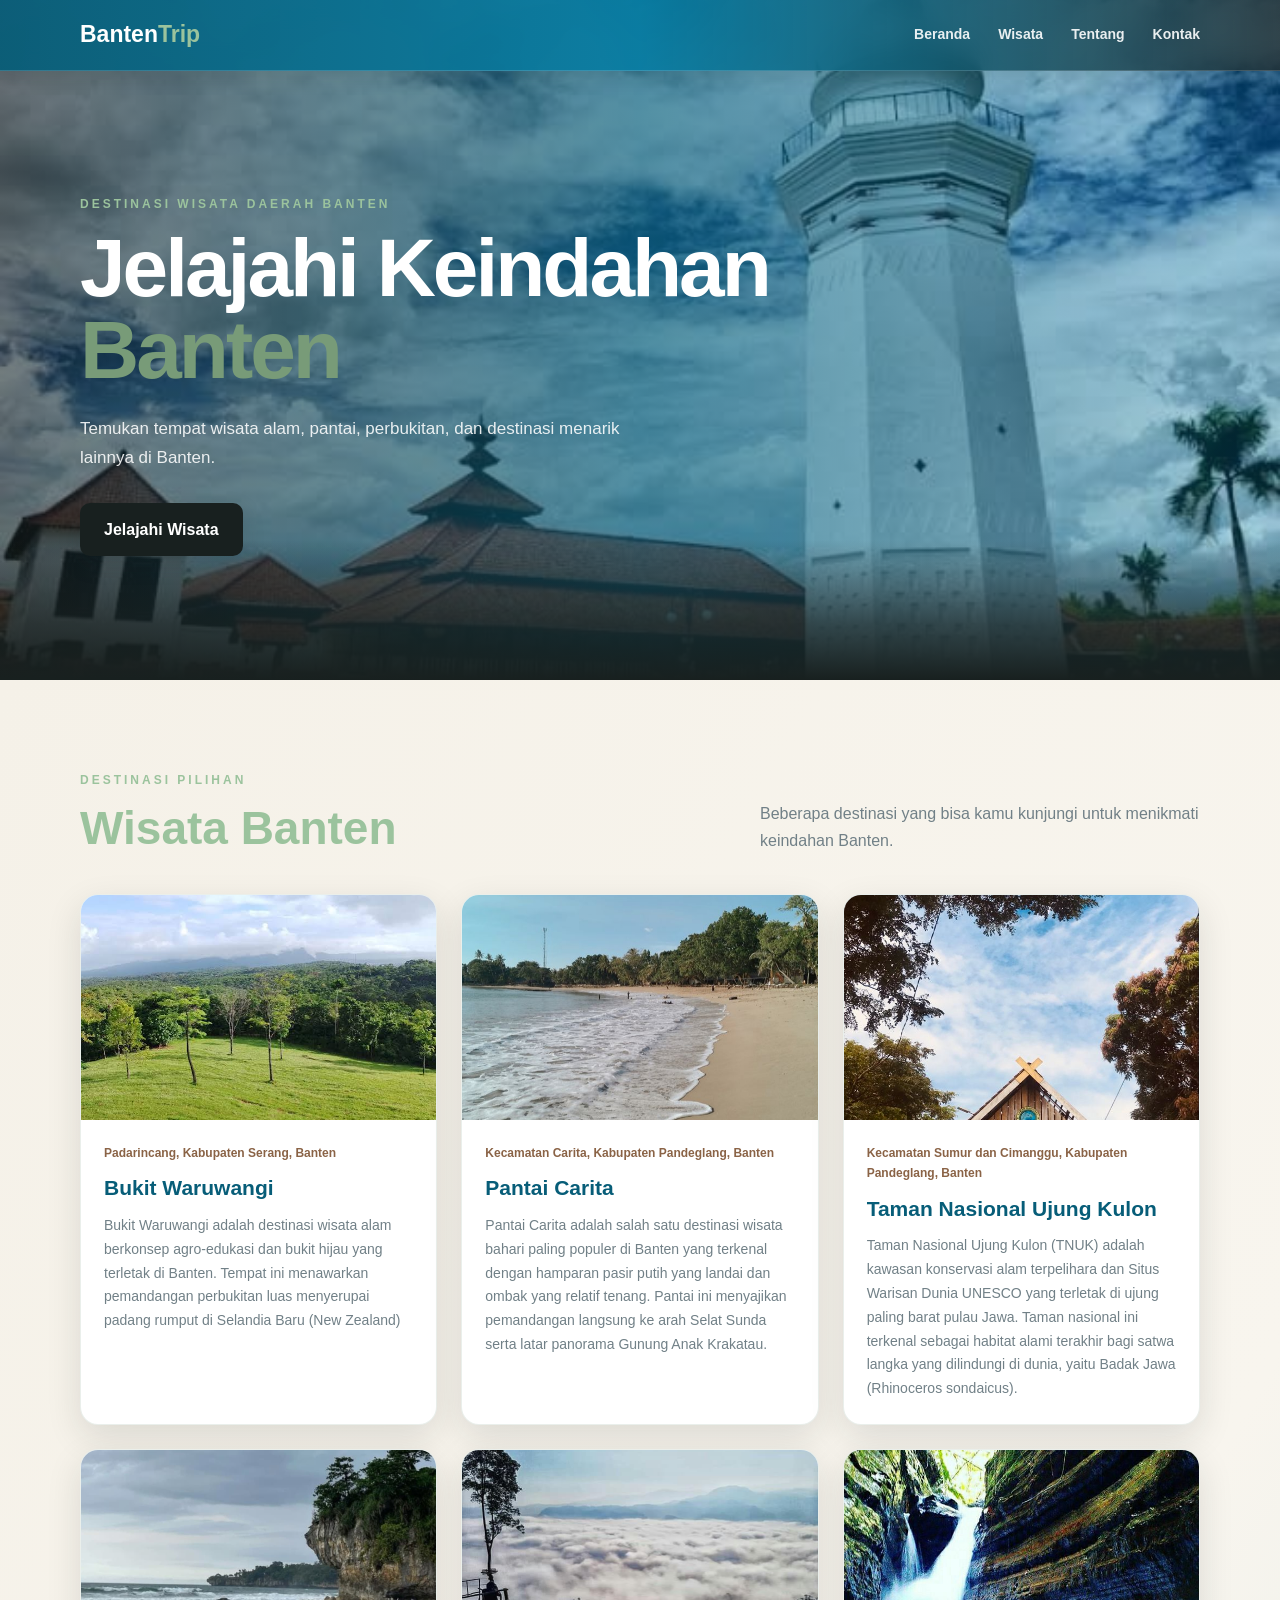
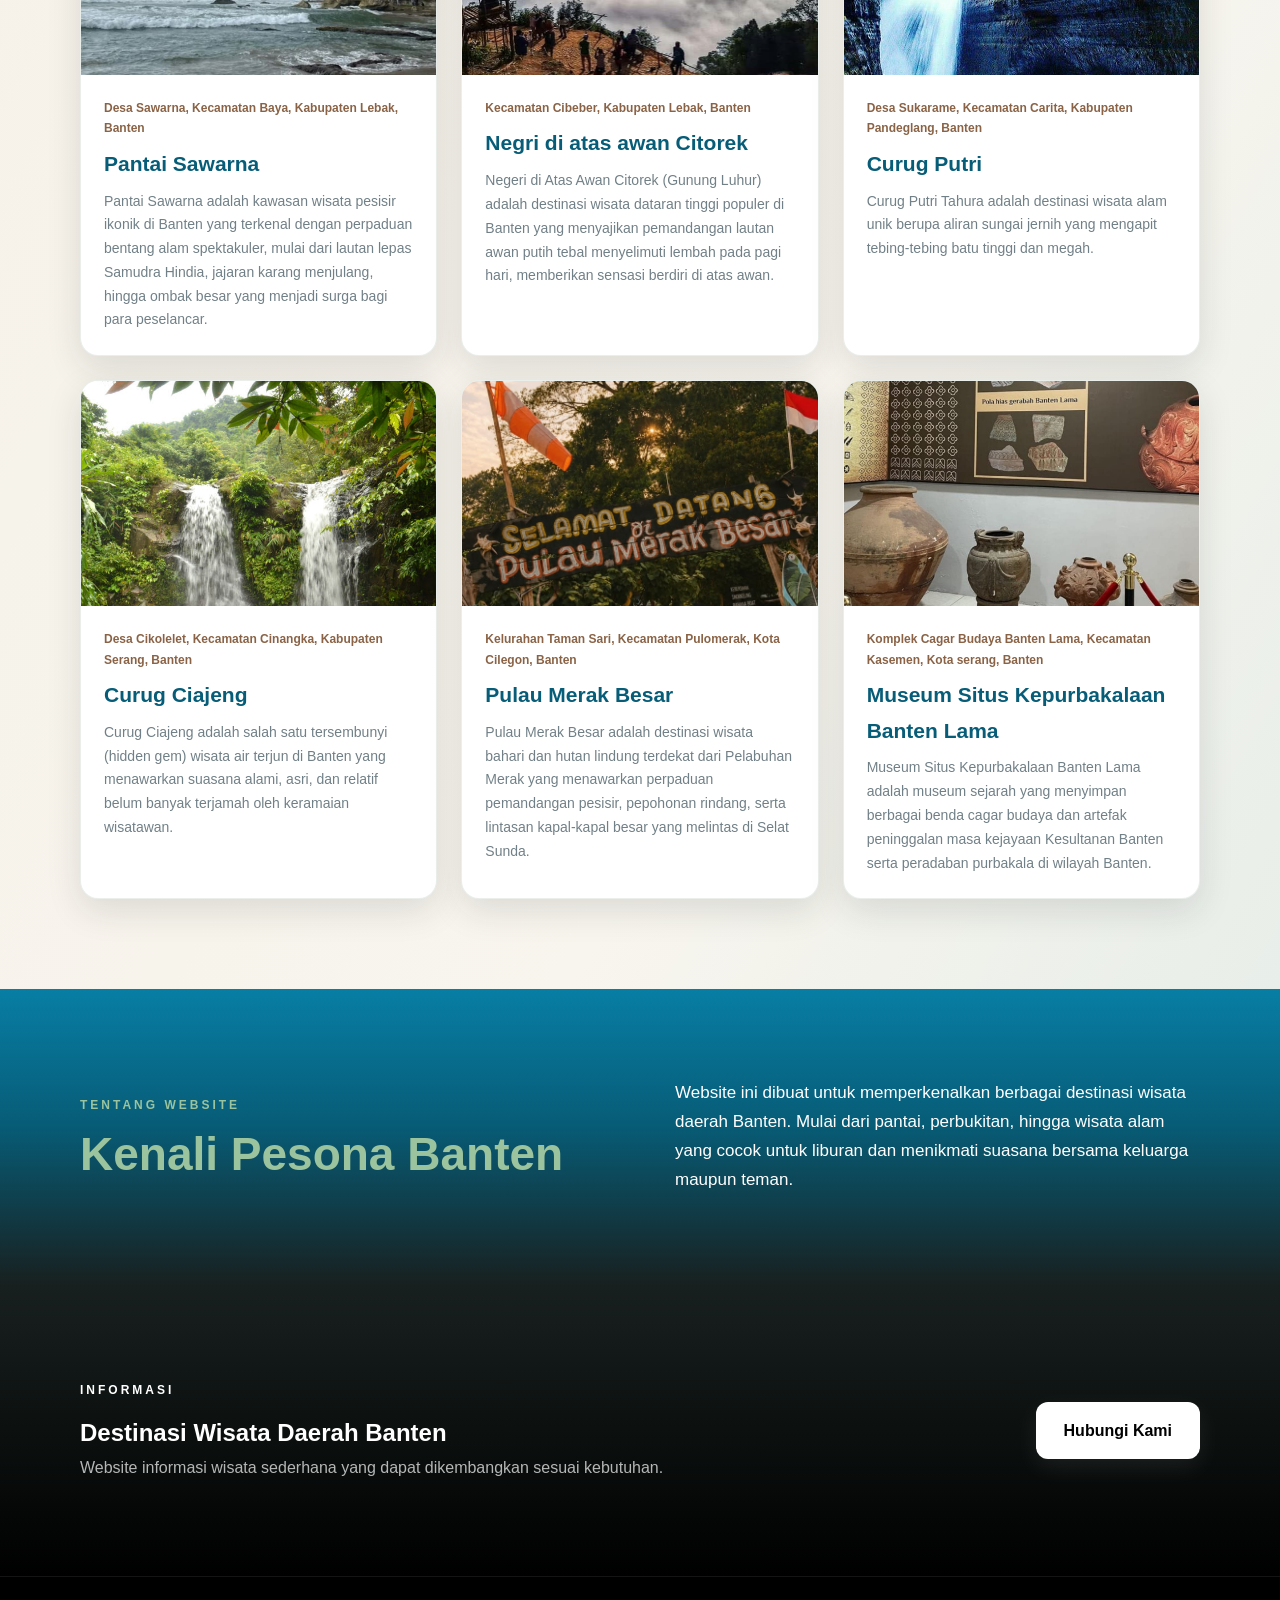
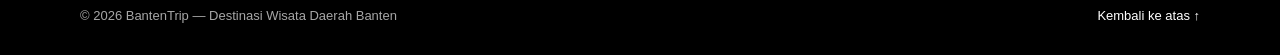
==== index.html @ 80e651fe "Add files via upload" ====
<!DOCTYPE html>
<html lang="id">
<head>
  <meta charset="UTF-8">
  <meta name="viewport" content="width=device-width, initial-scale=1.0">
  <title>Destinasi Wisata Daerah Banten</title>
  <link rel="stylesheet" href="style.css">
</head>
<body>
  <header class="navbar">
    <div class="container nav-inner">
      <a class="logo" href="#beranda">Banten<span>Trip</span></a>
      <nav>
        <a href="#beranda">Beranda</a>
        <a href="#wisata">Wisata</a>
        <a href="#tentang">Tentang</a>
        <a href="#kontak">Kontak</a>
      </nav>
    </div>
  </header>

  <main>
    <section id="beranda" class="hero">
      <div class="hero-overlay"></div>
      <div class="container hero-content">
        <p class="eyebrow">DESTINASI WISATA DAERAH BANTEN</p>
        <h1>Jelajahi Keindahan<br><span>Banten</span></h1>
        <p class="hero-text">Temukan tempat wisata alam, pantai, perbukitan, dan destinasi menarik lainnya di Banten.</p>
        <a class="button" href="#wisata">Jelajahi Wisata</a>
      </div>
    </section>

    <section id="wisata" class="section">
      <div class="container">
        <div class="section-heading">
          <div>
            <p class="eyebrow">DESTINASI PILIHAN</p>
            <h2>Wisata Banten</h2>
          </div>
          <p>Beberapa destinasi yang bisa kamu kunjungi untuk menikmati keindahan Banten.</p>
        </div>
        <div id="wisataGrid" class="cards"></div>
      </div>
    </section>

    <section id="tentang" class="about section">
      <div class="container about-grid">
        <div>
          <p class="eyebrow">TENTANG WEBSITE</p>
          <h2>Kenali Pesona Banten</h2>
        </div>
        <p>
          Website ini dibuat untuk memperkenalkan berbagai destinasi wisata daerah Banten.
          Mulai dari pantai, perbukitan, hingga wisata alam yang cocok untuk liburan dan
          menikmati suasana bersama keluarga maupun teman.
        </p>
      </div>
    </section>

    <section id="kontak" class="contact section">
      <div class="container contact-box">
        <div>
          <p class="eyebrow">INFORMASI</p>
          <h2>Destinasi Wisata Daerah Banten</h2>
          <p>Website informasi wisata sederhana yang dapat dikembangkan sesuai kebutuhan.</p>
        </div>
        <a class="button light" href="kontak.html">Hubungi Kami</a>
      </div>
    </section>
  </main>

  <footer>
    <div class="container footer-inner">
      <p>© 2026 BantenTrip — Destinasi Wisata Daerah Banten</p>
      <a href="#beranda">Kembali ke atas ↑</a>
    </div>
  </footer>

  <script src="script.js"></script>
</body>
</html>
---- style.css ----
/* =========================================
   BANTENTRIP
   OCEAN • EARTH • SOFT BLACK
   ========================================= */

:root {
    --ocean: #087ea4;
    --ocean-dark: #075d78;
    --ocean-light: #4ba8bd;

    --green: #527a5b;
    --green-light: #789b78;

    --brown: #8a6346;
    --brown-light: #aa8565;

    --cream: #f5f1e8;
    --sand: #e4d5bd;

    --black-soft: #18201f;

    --white: #ffffff;
    --text: #34454a;
    --muted: #718087;

    --shadow: 0 12px 35px rgba(24, 32, 31, 0.12);

    --radius: 18px;
}


/* =========================================
   RESET
   ========================================= */

* {
    margin: 0;
    padding: 0;
    box-sizing: border-box;
}

html {
    scroll-behavior: smooth;
}

body {
    font-family: Arial, Helvetica, sans-serif;
    background: var(--cream);
    color: var(--text);
    line-height: 1.7;
}

img {
    max-width: 100%;
    display: block;
}

a {
    color: inherit;
}

.container {
    width: min(1120px, 90%);
    margin: auto;
}


/* =========================================
   NAVBAR
   HITAM HANYA TIPIS
   ========================================= */

.navbar {
    position: fixed;
    top: 0;
    left: 0;

    width: 100%;
    z-index: 999;

    /*
      Hitam hanya sedikit,
      warna biru laut tetap dominan
    */
    background:
        linear-gradient(
            90deg,
            rgba(7, 93, 120, 0.94),
            rgba(8, 126, 164, 0.91),
            rgba(24, 32, 31, 0.72)
        );

    backdrop-filter: blur(12px);

    border-bottom:
        1px solid rgba(255, 255, 255, 0.16);

    box-shadow:
        0 5px 20px rgba(24, 32, 31, 0.12);
}

.nav-inner {
    min-height: 70px;

    display: flex;
    align-items: center;
    justify-content: space-between;
}

.logo {
    color: white;

    text-decoration: none;

    font-size: 23px;
    font-weight: 800;
}

.logo span {
    color: #9bc39d;
}

nav {
    display: flex;
    gap: 28px;
}

nav a {
    position: relative;

    color: rgba(255, 255, 255, 0.9);

    text-decoration: none;

    font-size: 14px;
    font-weight: 600;

    transition: 0.25s;
}

nav a:hover {
    color: white;
}

nav a::after {
    content: "";

    position: absolute;

    left: 0;
    bottom: -7px;

    width: 0;
    height: 2px;

    background: #9bc39d;

    transition: 0.25s;
}

nav a:hover::after {
    width: 100%;
}


/* =========================================
   HERO
   BIRU LAUT DOMINAN
   HITAM HANYA GRADASI TIPIS
   ========================================= */

.hero {
    min-height: 680px;

    position: relative;

    display: flex;
    align-items: center;

    color: white;

    background:
        linear-gradient(
            90deg,
            rgba(24, 32, 31, 0.58),
            rgba(7, 93, 120, 0.68),
            rgba(8, 126, 164, 0.28)
        ),
        url("WhatsApp Image 2026-08-22 at 15.14.08.jpeg")
        center / cover no-repeat;
}

.hero::after {
    content: "";

    position: absolute;

    left: 0;
    right: 0;
    bottom: 0;

    height: 140px;

    background: linear-gradient(
        to bottom,
        transparent 0%,
        rgba(24, 32, 31, 0.7) 60%,
        #18201f 100%
    );
}

.hero-content {
    position: relative;
    z-index: 2;

    padding-top: 70px;

    animation: fadeUp 0.8s ease;
}

.eyebrow {
    color: #9bc39d;

    font-size: 12px;
    font-weight: 800;

    letter-spacing: 3px;

    margin-bottom: 13px;
}

.hero h1 {
    max-width: 850px;

    font-size: clamp(48px, 8vw, 82px);

    line-height: 1;

    letter-spacing: -3px;

    margin-bottom: 24px;
}

.hero h1 span {
    color: var(--green-light);
}

.hero-text {
    max-width: 580px;

    color: rgba(255, 255, 255, 0.88);

    font-size: 17px;

    margin-bottom: 30px;
}


/* =========================================
   BUTTON
   ========================================= */

.button {
    display: inline-block;

    padding: 13px 24px;

    border-radius: 10px;

    background:
        linear-gradient(
            135deg,
            var(--black-soft),
            var(--black-soft)
        );

    color: white;

    text-decoration: none;

    font-weight: 700;

    box-shadow:
        0 8px 22px rgba(24, 32, 31, 0.15);

    transition: 0.25s;
}

.button:hover {
    transform: translateY(-3px);

    background:
        linear-gradient(
            135deg,
            var(--green-light),
            var(--green)
        );
}

.button.light {
    background: white;

    color: var(--ocean-dark);
}

.button.light:hover {
    background: var(--cream);
}


/* =========================================
   SECTION
   ========================================= */

.section {
    padding: 90px 0;

    background:
        linear-gradient(
            120deg,
            #f5f1e8 0%,
            #f8f5ee 70%,
            #e8eee9 100%
        );
}

.section-heading {
    display: flex;

    justify-content: space-between;
    align-items: end;

    gap: 35px;

    margin-bottom: 40px;
}

.section-heading h2,
.about h2 {
    color: #9bc39d;

    font-size: clamp(34px, 5vw, 46px);

    line-height: 1.1;
}

.section-heading > p {
    max-width: 440px;

    color: var(--muted);
}


/* =========================================
   CARD WISATA
   ========================================= */

.cards {
    display: grid;

    grid-template-columns:
        repeat(3, 1fr);

    gap: 24px;
}

.card {
    overflow: hidden;

    background: white;

    border:
        1px solid rgba(82, 122, 91, 0.12);

    border-radius: var(--radius);

    box-shadow: var(--shadow);

    transition: 0.3s;
}

.card:hover {
    transform: translateY(-7px);

    box-shadow:
        0 20px 45px rgba(24, 32, 31, 0.16);

    border-color:
        rgba(82, 122, 91, 0.3);
}

.card-image {
    width: 100%;
    height: 225px;

    object-fit: cover;

    transition: 0.4s;
}

.card:hover .card-image {
    transform: scale(1.04);
}

.card-body {
    padding: 23px;
}

.card-location {
    color: var(--brown);

    font-size: 12px;
    font-weight: 700;

    margin-bottom: 7px;
}

.card h3 {
    color: var(--ocean-dark);

    font-size: 21px;

    margin-bottom: 8px;
}

.card p {
    color: var(--muted);

    font-size: 14px;
}


/* =========================================
   ABOUT
   ========================================= */

.about {
    background: linear-gradient(
        to bottom,
        #087ea4 0%,
        #075d78 45%,
        #18201f 100%
    );

    border: none;
}

.about-grid {
    display: grid;

    grid-template-columns:
        1fr 1fr;

    gap: 70px;

    align-items: center;
}

.about-grid > p {
    color: var(--white);

    font-size: 17px;
}


/* =========================================
   ABOUT PAGE
   ========================================= */

.about-page {
    padding: 150px 0 90px;

    background:
        radial-gradient(
            circle at top right,
            rgba(8, 126, 164, 0.10),
            transparent 38%
        ),
        radial-gradient(
            circle at bottom left,
            rgba(82, 122, 91, 0.10),
            transparent 38%
        ),
         var(--cream);
}

.about-page h1 {
    max-width: 800px;

    color: var(--ocean-dark);

    font-size: clamp(38px, 6vw, 60px);

    line-height: 1.1;

    margin-bottom: 23px;
}

.about-text {
    max-width: 760px;

    color: var(--muted);

    font-size: 17px;

    margin-bottom: 17px;
}


/* =========================================
   CONTACT
   BIRU LAUT + HIJAU
   HITAM HANYA SEDIKIT
   ========================================= */

.contact {
    background:
        linear-gradient(
            120deg,
            #075d78,
            #087ea4,
            #527a5b
        );

    color:  #075d78;
}

.contact h2 {
    color: white;
}

.contact p:not(.eyebrow) {
    color: rgba(255, 255, 255, 0.82);
}

.contact-box {
    display: flex;

    justify-content: space-between;
    align-items: center;

    gap: 35px;
}


/* ==============================
   INFORMASI
   ============================== */

.contact {
    background: linear-gradient(
        to bottom,
        #18201f 0%,
        #0d1211 45%,
        #000000 100%
    );

    color: #ffffff;
    padding: 95px 0;
}

.contact h2 {
    color: #ffffff;
}

.contact .eyebrow {
    color: #ffffff;
}

.contact p:not(.eyebrow) {
    color: rgba(255, 255, 255, 0.7);
}

/* Tombol Hubungi Saya */
.contact .button {
    background: #ffffff;
    color: #000000;

    border: none;
    border-radius: 12px;

    padding: 15px 28px;

    font-weight: 700;

    box-shadow: 0 8px 25px rgba(255, 255, 255, 0.08);

    transition: 0.25s ease;
}

.contact .button:hover {
    background: #eeeeee;
    color: #000000;

    transform: translateY(-3px);

    box-shadow: 0 12px 30px rgba(255, 255, 255, 0.12);
}


/* =========================================================
   FOOTER - HITAM
   ========================================================= */

footer {
    background: #000000;

    color: rgba(255, 255, 255, 0.65);

    padding: 28px 0;

    font-size: 13px;

    border-top: 1px solid rgba(255, 255, 255, 0.08);
}

.footer-inner {
    display: flex;

    justify-content: space-between;

    align-items: center;

    gap: 20px;
}

footer a {
    color: #ffffff;

    text-decoration: none;

    transition: 0.2s;
}

footer a:hover {
    color: #8fbf94;
}


/* =========================================
   SCROLLBAR
   ========================================= */

::-webkit-scrollbar {
    width: 8px;
}

::-webkit-scrollbar-track {
    background: #e9e5db;
}

::-webkit-scrollbar-thumb {
    background:
        linear-gradient(
            var(--ocean),
            var(--green)
        );

    border-radius: 20px;
}


/* =========================================
   ANIMATION
   ========================================= */

@keyframes fadeUp {

    from {
        opacity: 0;
        transform: translateY(18px);
    }

    to {
        opacity: 1;
        transform: translateY(0);
    }

}


/* =========================================
   TABLET
   ========================================= */

@media (max-width: 900px) {

    .cards {
        grid-template-columns:
            repeat(2, 1fr);
    }

    .about-grid {
        grid-template-columns: 1fr;

        gap: 30px;
    }

    .contact-list {
        grid-template-columns: 1fr;
    }

    .section-heading {
        flex-direction: column;

        align-items: flex-start;
    }
}


/* =========================================
   MOBILE
   ========================================= */

@media (max-width: 650px) {

    .nav-inner {
        min-height: 64px;
    }

    nav {
        gap: 11px;
    }

    nav a {
        font-size: 11px;
    }

    .hero {
        min-height: 610px;
    }

    .hero h1 {
        font-size: 47px;

        letter-spacing: -2px;
    }

    .hero-text {
        font-size: 15px;
    }

    .section {
        padding: 70px 0;
    }

    .cards {
        grid-template-columns: 1fr;
    }

    .card-image {
        height: 215px;
    }

    .contact-box {
        display: block;
    }

    .contact-box .button {
        margin-top: 23px;
    }

    .footer-inner {
        flex-direction: column;

        align-items: flex-start;
    }
}
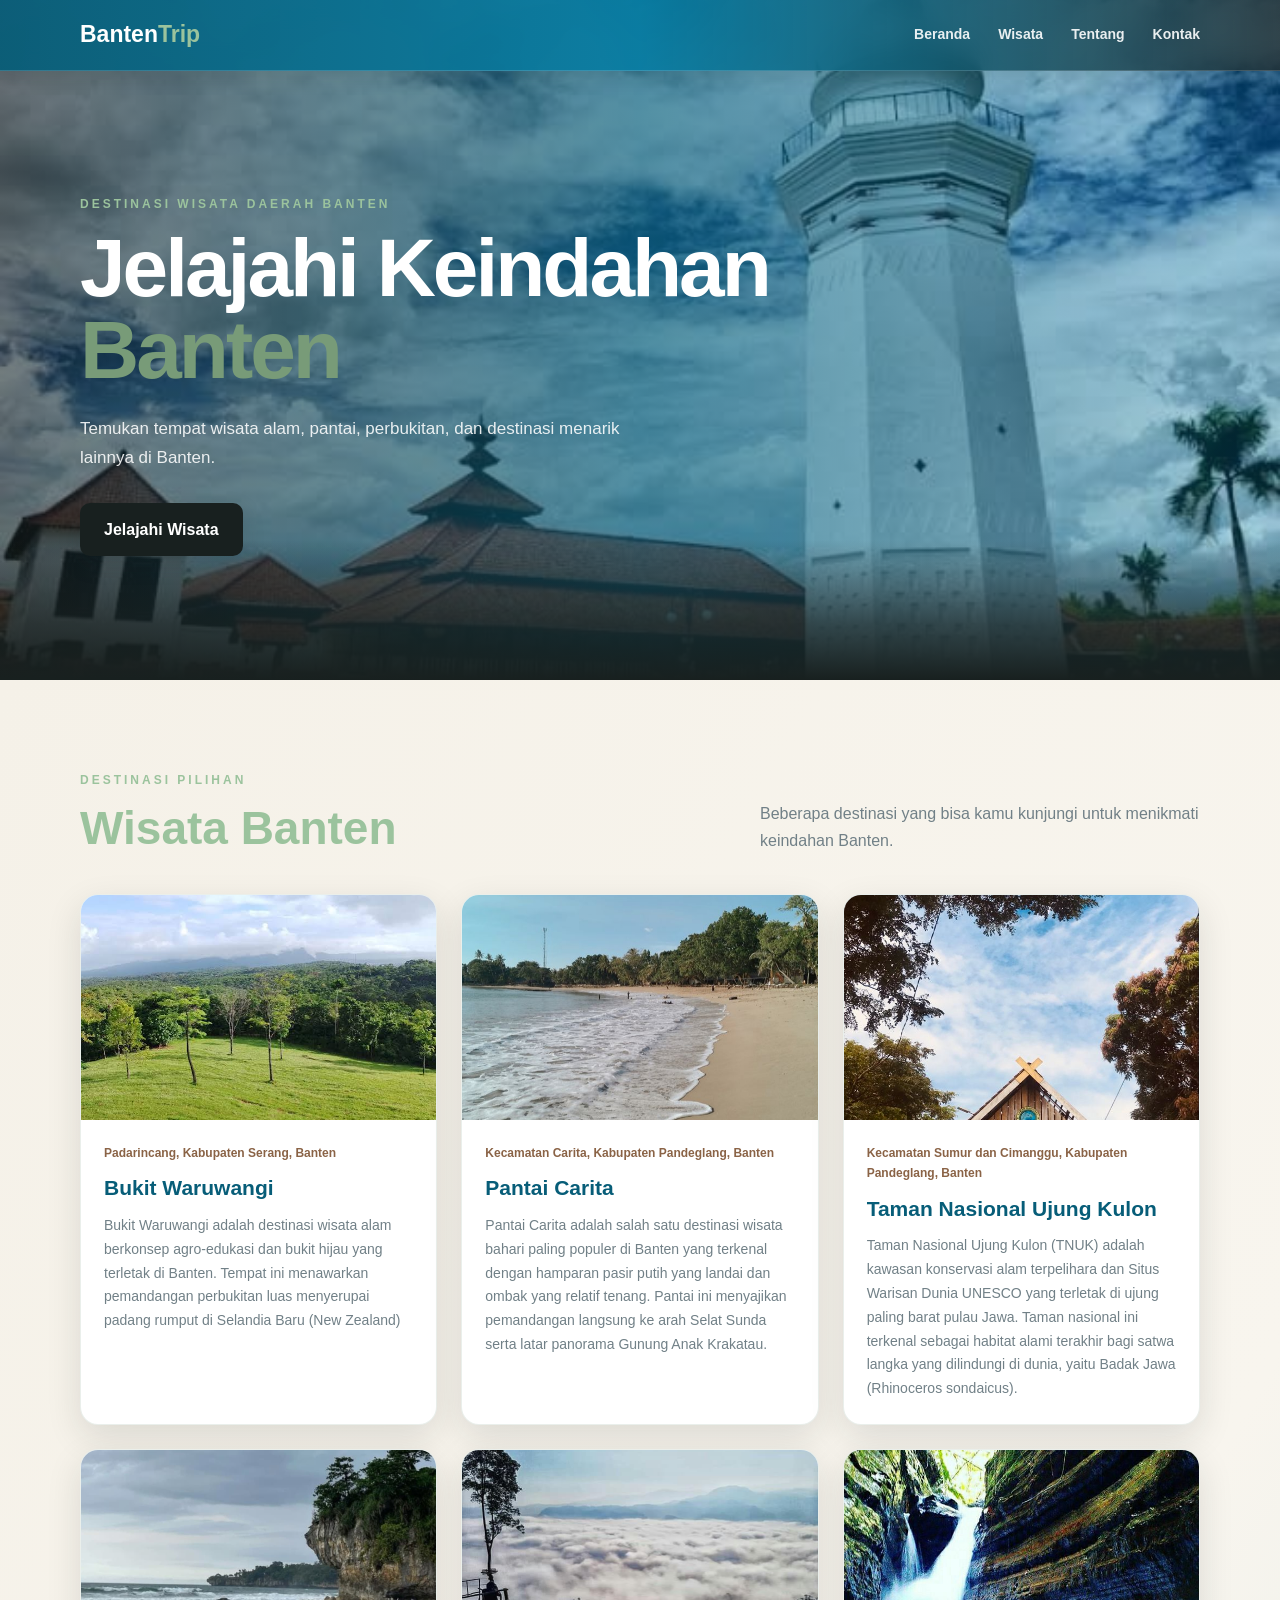
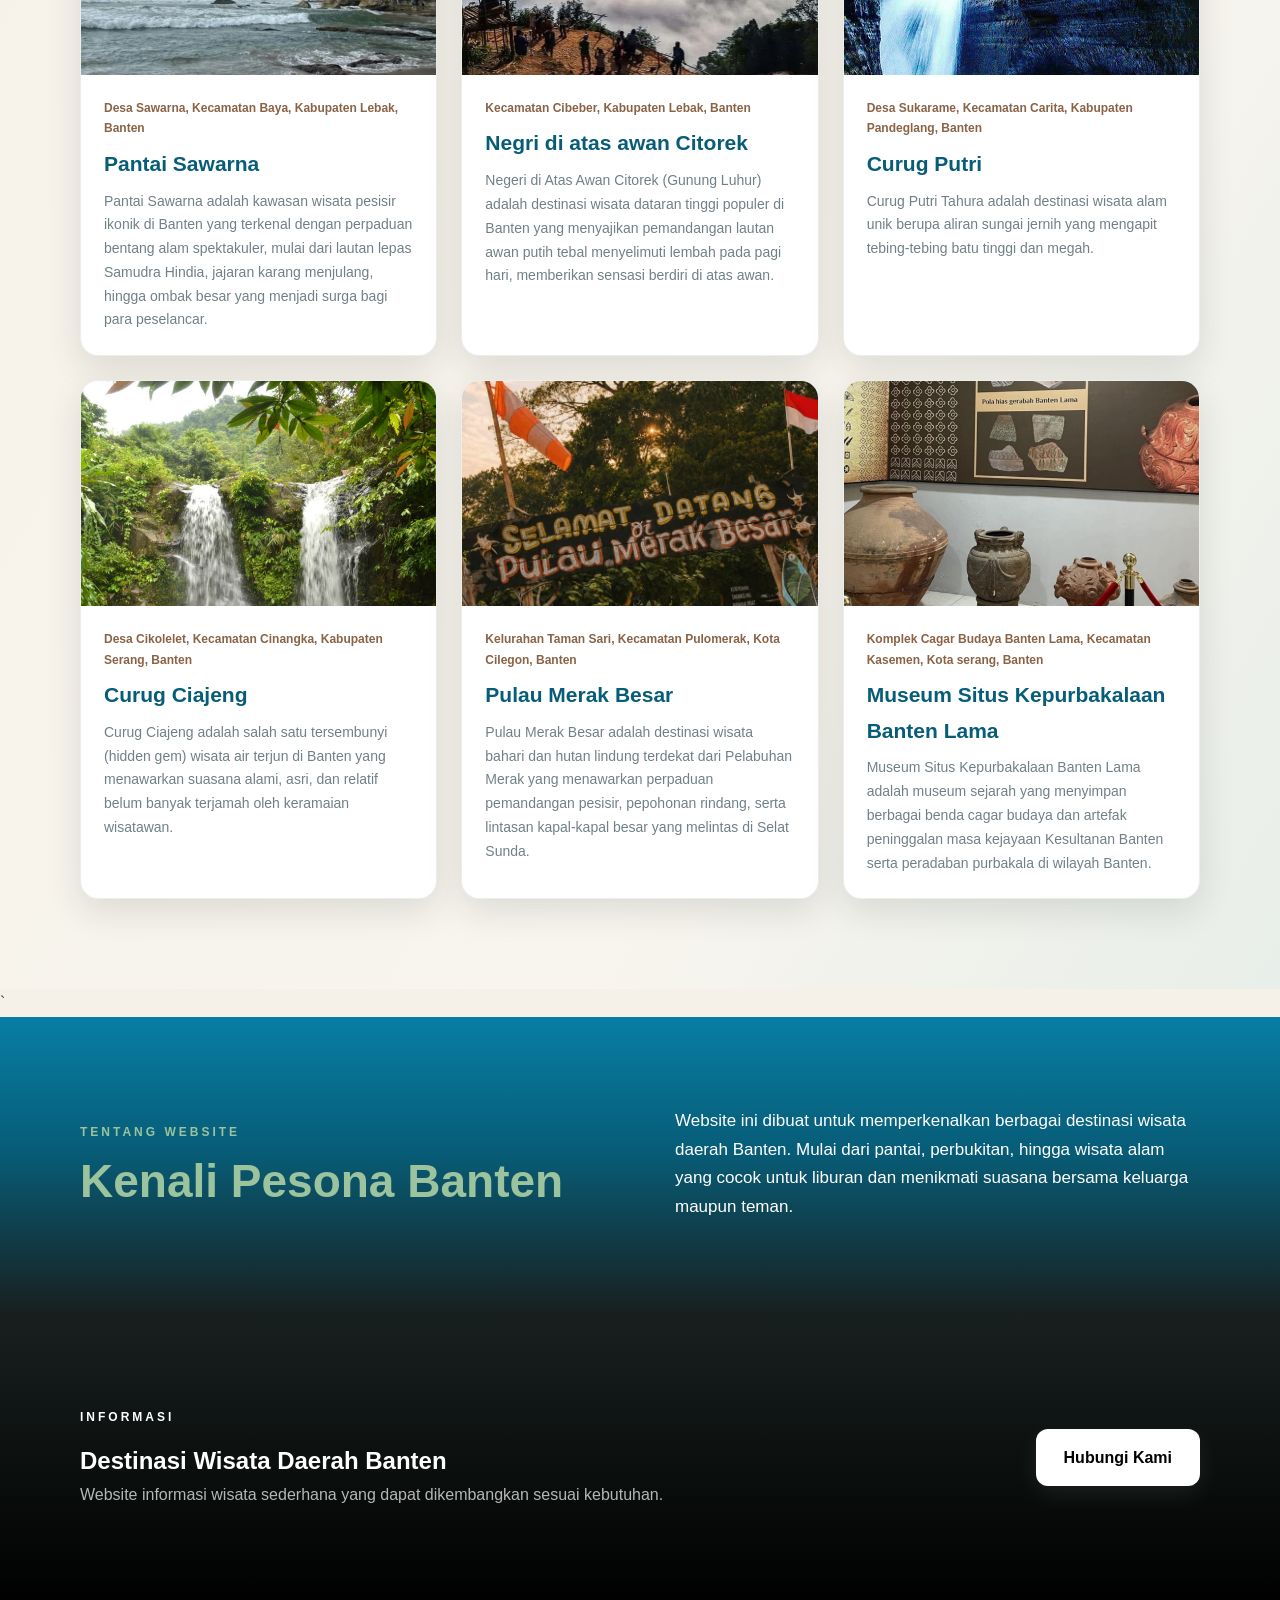
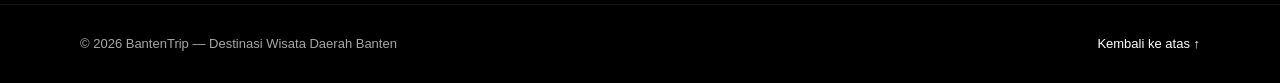
==== commit 473fc255: "Update index.html" ====
--- a/index.html
+++ b/index.html
@@ -7,6 +7,7 @@
   <link rel="stylesheet" href="style.css">
 </head>
 <body>
+  <!-- Navigasi bar-->
   <header class="navbar">
     <div class="container nav-inner">
       <a class="logo" href="#beranda">Banten<span>Trip</span></a>
@@ -20,6 +21,7 @@
   </header>
 
   <main>
+    <!--Beranda-->
     <section id="beranda" class="hero">
       <div class="hero-overlay"></div>
       <div class="container hero-content">
@@ -30,6 +32,7 @@
       </div>
     </section>
 
+    <!--Tempat wisata-->
     <section id="wisata" class="section">
       <div class="container">
         <div class="section-heading">
@@ -42,7 +45,8 @@
         <div id="wisataGrid" class="cards"></div>
       </div>
     </section>
-
+    `
+    <!--Tentang website-->
     <section id="tentang" class="about section">
       <div class="container about-grid">
         <div>
@@ -57,6 +61,7 @@
       </div>
     </section>
 
+    <!--Pusat informasi-->
     <section id="kontak" class="contact section">
       <div class="container contact-box">
         <div>
